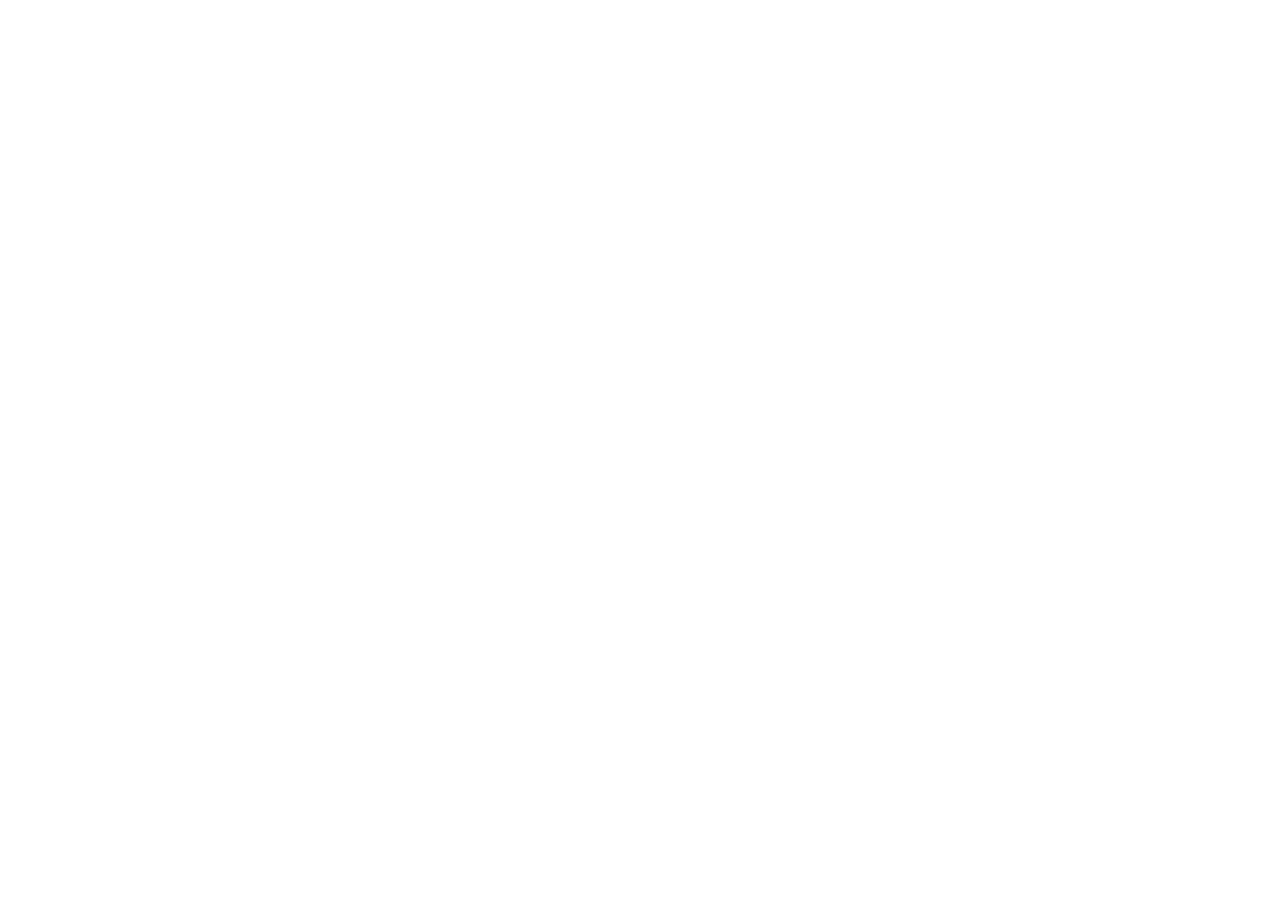
==== index.html @ 4e15aefc "Add files via upload" ====
<!doctype html><html lang="ko"><head><meta charset="UTF-8"/><meta name="viewport" content="width=device-width, initial-scale=1.0"/><meta name="theme-color" content="#fcfcfc"/><meta name="description" content="내가 생각하는 잘의 기준, 나무에 남기는 작은 소원."/><link rel="icon" href="./favicon.svg"/><title>바람표</title>  <script type="module" crossorigin src="./assets/index-D_O_D-YO.js"></script>
  <link rel="stylesheet" crossorigin href="./assets/index-DndD4eH8.css">
</head><body><div id="root"></div></body></html>
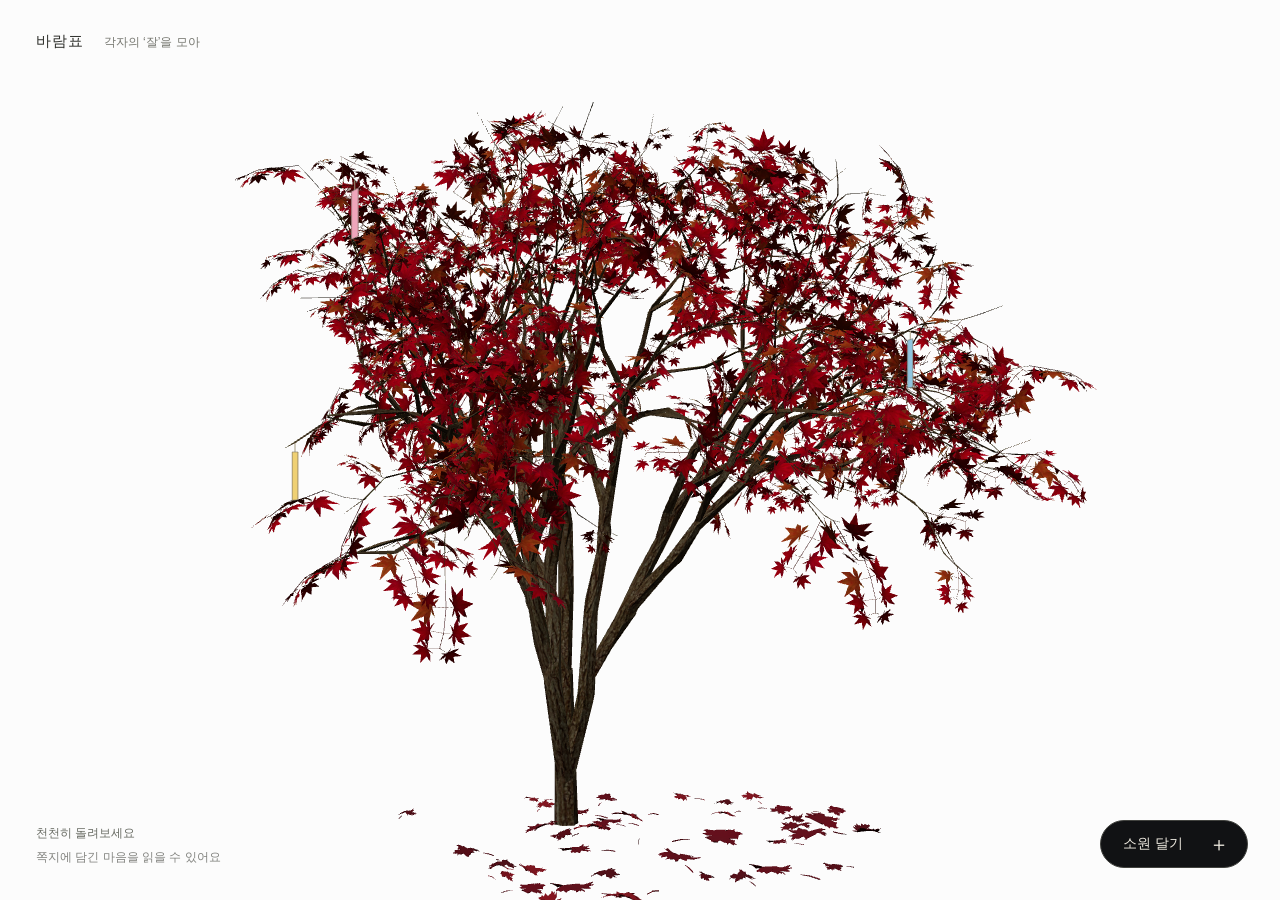
==== commit df294409: "Add files via upload" ====
--- a/index.html
+++ b/index.html
@@ -1,3 +1,2 @@
-<!doctype html><html lang="ko"><head><meta charset="UTF-8"/><meta name="viewport" content="width=device-width, initial-scale=1.0"/><meta name="theme-color" content="#fcfcfc"/><meta name="description" content="내가 생각하는 잘의 기준, 나무에 남기는 작은 소원."/><link rel="icon" href="./favicon.svg"/><title>바람표</title>  <script type="module" crossorigin src="./assets/index-D_O_D-YO.js"></script>
-  <link rel="stylesheet" crossorigin href="./assets/index-DndD4eH8.css">
-</head><body><div id="root"></div></body></html>
+<!doctype html>
+<html lang="ko"><head><meta charset="UTF-8"><meta name="viewport" content="width=device-width, initial-scale=1"><title>바람표</title><meta http-equiv="refresh" content="0; url=./barampyo-github-pages/"><script>location.replace('./barampyo-github-pages/'+location.search+location.hash);</script></head><body><a href="./barampyo-github-pages/">바람표 열기</a></body></html>
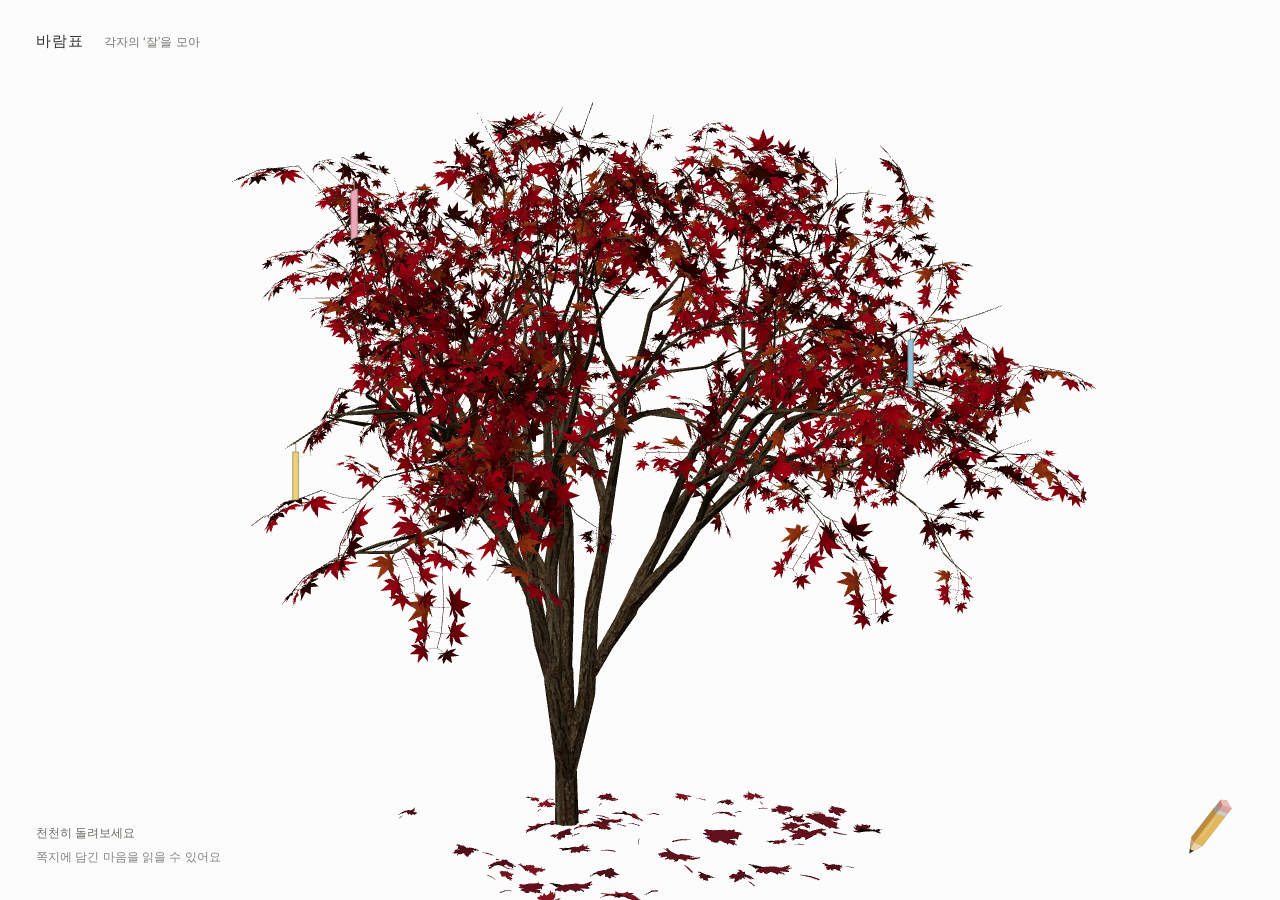
==== commit a5049fe6: "Add files via upload" ====
--- a/index.html
+++ b/index.html
@@ -1,2 +1,3 @@
-<!doctype html>
-<html lang="ko"><head><meta charset="UTF-8"><meta name="viewport" content="width=device-width, initial-scale=1"><title>바람표</title><meta http-equiv="refresh" content="0; url=./barampyo-github-pages/"><script>location.replace('./barampyo-github-pages/'+location.search+location.hash);</script></head><body><a href="./barampyo-github-pages/">바람표 열기</a></body></html>
+<!doctype html><html lang="ko"><head><meta charset="UTF-8"/><meta name="viewport" content="width=device-width, initial-scale=1.0"/><meta name="theme-color" content="#fcfcfc"/><meta name="description" content="내가 생각하는 잘의 기준, 나무에 남기는 작은 소원."/><link rel="icon" href="./favicon.svg"/><title>바람표</title>  <script type="module" crossorigin src="./assets/index-dgO6ascy.js"></script>
+  <link rel="stylesheet" crossorigin href="./assets/index-Cgq5r_Z-.css">
+</head><body><div id="root"></div></body></html>
--- a/assets/index-Cgq5r_Z-.css
+++ b/assets/index-Cgq5r_Z-.css
@@ -0,0 +1 @@
+:root{font-family:Apple SD Gothic Neo,Noto Sans KR,sans-serif;color:#30312d;background:#fcfcfc;font-synthesis:none;font-weight:400;font-size:16px}*{box-sizing:border-box}html,body,#root{height:100%;width:100%;margin:0;overflow:hidden}body{overscroll-behavior:none}button,input,textarea,select{font:inherit}button{cursor:pointer}button:disabled{cursor:default}button:focus-visible,input:focus-visible,textarea:focus-visible,select:focus-visible,.scene:focus-visible{outline:1px solid #868d76;outline-offset:5px}main{height:100vh;height:100dvh;overflow:hidden;position:relative}.scene{position:absolute;top:0;right:0;bottom:0;left:0;touch-action:none;cursor:grab}.scene canvas{display:block;width:100%;height:100%;touch-action:none}.masthead{position:absolute;top:32px;left:36px;display:flex;gap:20px;align-items:baseline;pointer-events:none;font-size:15px;letter-spacing:.06em}.edition{font-size:12px;color:#75766f;letter-spacing:0}.bottom-caption{position:absolute;left:36px;bottom:34px;display:flex;flex-direction:column;gap:7px;font-size:12px;color:#686b63;pointer-events:none}.bottom-caption span+span{color:#82837f}.add-wish{position:absolute;right:32px;bottom:32px;background:#111214;border:1px solid #42433f;color:#eeeae0;padding:13px 18px 13px 22px;border-radius:28px;font-size:14px;display:flex;gap:26px;align-items:center}.add-wish:hover{background:#17191b}.add-wish span{font-size:20px;font-weight:300;line-height:1}.loading{position:absolute;inset:45% 24px auto;text-align:center;font-size:13px;color:#73766d;line-height:1.8;pointer-events:none}.sr-only{position:absolute;width:1px;height:1px;padding:0;margin:-1px;overflow:hidden;clip:rect(0,0,0,0);white-space:nowrap;border:0}.sr-only:focus-within{clip:auto;width:300px;height:auto;max-height:80vh;overflow:auto;left:24px;top:80px;background:#fcfcfc;z-index:2}.sr-only button{background:#fcfcfc;color:#30312d;border:0;padding:8px}dialog{border:0;padding:0;margin:auto;background:transparent;overflow:visible;max-width:calc(100vw - 32px);max-height:none;color:#30312d}dialog::backdrop{background:#6465601f;backdrop-filter:blur(9px) contrast(.85);-webkit-backdrop-filter:blur(9px) contrast(.85)}dialog[open]{animation:appear .28s ease both}.paper-shell{width:min(400px,calc(100vw - 32px));height:78vh;height:78dvh;min-height:480px;max-height:780px;perspective:1000px;position:relative}.paper{height:100%;background:var(--paper);box-shadow:0 3px 18px #00000010;position:relative;overflow:hidden}.close{position:absolute;right:15px;top:13px;z-index:3;width:28px;height:28px;background:none;border:0;font-size:23px;font-weight:300;color:#79796f}.paper form,.read-view{height:100%;display:flex;flex-direction:column}.paper-content{padding:37px 36px 0;overflow:auto;min-height:0;flex:1;display:flex;flex-direction:column;scrollbar-width:thin}.eyebrow{font-size:12px;letter-spacing:.035em;margin:0 0 30px;color:#73756b}h1{font-family:Iowan Old Style,AppleMyungjo,Nanum Myeongjo,serif;font-weight:400;font-size:27px;line-height:1.55;letter-spacing:-.035em;margin:0 0 20px}textarea{background:none;border:0;border-bottom:1px solid #77776c35;color:#353830;width:100%;resize:none;font-size:16px;line-height:1.8;min-height:97px;padding:0 0 13px;border-radius:0}textarea::placeholder{color:#96968b;font-size:14px}h2{font-size:13px;font-weight:400;margin:0 0 12px}h2 span{float:right;font-size:12px;color:#8f9185}.goals{margin-top:27px}.goal{display:flex;align-items:baseline;gap:10px;margin:0;min-height:33px;font-size:14px;line-height:1.7}.square{width:11px;height:11px;border:1px solid #959889;flex-shrink:0}.goal input{width:100%;background:none;border:0;padding:4px 0;color:#383c32;font-size:14px;min-width:0}.goal input::placeholder{color:#96968b}.paper-tail{margin-top:auto;padding-top:25px}.palette{margin:0 0 19px;padding:0;display:flex;gap:12px;border:0}.palette label{position:relative;cursor:pointer;display:block;width:19px;height:19px}.palette input{position:absolute;top:0;right:0;bottom:0;left:0;opacity:0;margin:0}.palette span{display:block;width:17px;height:17px;border-radius:50%;border:1px solid #5b62582a}.palette input:checked+span{outline:1px solid #7d8373;outline-offset:3px}.palette input:focus-visible+span{outline:2px solid #353c30;outline-offset:4px}.metadata{display:flex;align-items:center;gap:9px;color:#777a6e;font-size:12px;margin-bottom:19px}.metadata select,.metadata input{background:none;border:0;color:inherit;border-radius:0;padding:3px 0;font-size:12px}.metadata select{max-width:190px}.metadata input{width:36px}.paper-footer{flex-shrink:0;padding:0 36px 23px}.submit{width:100%;border:0;border-top:1px solid #77776c40;background:none;color:#343b2d;font-size:14px;padding:18px 0 8px}.submit:disabled{color:#a4a69a}.paper-footer>p{font-size:11px;text-align:center;color:#8e9085;margin:5px 0 0}.paper-footer .error{color:#9a4c45;font-size:12px;padding-bottom:8px}.read-question{font-size:13px;color:#777a6e;margin:19px 0 18px}.wish-text{font-size:28px;line-height:1.7;word-break:keep-all;overflow-wrap:anywhere;white-space:pre-wrap}.read-goals{margin-top:24px}.read-goals .goal{margin-bottom:10px;overflow-wrap:anywhere}.read-bottom{margin-top:auto;padding:35px 0 15px;display:flex;justify-content:space-between;font-size:11px;color:#919286}.paper-mark{display:block;text-align:center;font-size:20px;color:#8f9184;padding-top:12px}.fold-panel{display:none;position:absolute;left:0;width:100%;height:33.333%;background:var(--paper);z-index:5;backface-visibility:visible;border-bottom:1px solid #8b8d7926}.fold-top{top:0;transform-origin:bottom}.fold-bottom{bottom:0;transform-origin:top}.folding .paper-shell{animation:fly 1.35s cubic-bezier(.4,0,.25,1) forwards;pointer-events:none}.folding .fold-panel{display:block}.folding .fold-top{animation:topfold .7s ease-in-out forwards}.folding .fold-bottom{animation:bottomfold .8s ease-in-out forwards}.folding .paper{animation:paperfold .85s ease-in-out forwards}.folding .paper>*{animation:inkfade .35s forwards}.folding::backdrop{animation:clearback 1.35s forwards}@keyframes appear{0%{opacity:0;transform:translateY(8px) scale(.98)}to{opacity:1;transform:none}}@keyframes inkfade{to{opacity:0}}@keyframes topfold{to{transform:rotateX(-180deg)}}@keyframes bottomfold{0%,20%{transform:rotateX(0)}to{transform:rotateX(180deg)}}@keyframes paperfold{0%,30%{clip-path:inset(0)}to{clip-path:inset(33.33% 0)}}@keyframes fly{0%,55%{transform:translate(0) scale(1)}70%{transform:translate(0) scale(.5)}to{transform:translate(var(--flight-x),var(--flight-y)) scale(.05);opacity:0}}@keyframes clearback{0%,55%{-webkit-backdrop-filter:blur(9px) contrast(.85);backdrop-filter:blur(9px) contrast(.85)}to{-webkit-backdrop-filter:blur(0) contrast(1);backdrop-filter:blur(0) contrast(1);background:transparent}}@media(max-height:740px){.paper-shell{height:88dvh;min-height:0}.paper-content{padding-top:27px}.eyebrow{margin-bottom:18px}h1{font-size:24px;margin-bottom:13px}.goals{margin-top:18px}.paper-tail{padding-top:18px}.palette{margin-bottom:13px}.paper-footer{padding-bottom:17px}}@media(max-width:600px){.masthead{top:24px;left:24px}.edition{display:none}.bottom-caption{left:24px;bottom:29px;font-size:11px}.bottom-caption span+span{max-width:140px;line-height:1.6}.add-wish{right:24px;bottom:28px;gap:18px}.paper-shell{height:84dvh;min-height:0}.paper-content,.paper-footer{padding-left:28px;padding-right:28px}.wish-text{font-size:26px}}@media(prefers-reduced-motion:reduce){dialog[open]{animation:none}.folding .paper-shell{animation-duration:1.35s}.folding .fold-top,.folding .fold-bottom{animation:none;display:none}}.login-dialog{width:min(340px,calc(100vw - 64px));max-height:calc(100dvh - 48px);overflow:auto;scrollbar-width:thin}.login-dialog::backdrop{background:#fcfcfc7a;backdrop-filter:blur(14px);-webkit-backdrop-filter:blur(14px)}.login-form{padding:20px 4px;color:#30312d}.login-kicker{font-size:12px;color:#777a71;letter-spacing:.06em;margin:0 0 14px;text-align:center}.login-form h1{font-size:38px;letter-spacing:.02em;text-align:center;margin:0 0 15px}.login-description{text-align:center;font-size:14px;color:#72766c;margin:0 0 42px}.login-fields{display:flex;flex-direction:column}.login-fields label{font-size:12px;color:#60655c;margin-bottom:7px}.login-fields input{width:100%;min-height:43px;border:0;border-bottom:1px solid #959c8c65;border-radius:0;background:transparent;padding:8px 0 11px;margin:0 0 24px;color:#30372b;font-size:15px;outline-offset:4px}.login-fields input::placeholder{color:#96998f;font-size:14px}.login-submit{width:100%;margin-top:8px;border:0;border-radius:2px;background:#242722;color:#fcfcfc;padding:14px;font-size:14px;transition:background .2s}.login-submit:hover{background:#3a4035}.login-demo{font-size:12px;color:#7b8075;text-align:center;margin:17px 0 0}@media(max-height:540px){.login-form{padding:8px 4px}.login-description{margin-bottom:20px}.login-fields input{margin-bottom:14px}.login-form h1{font-size:30px}}.folding .paper-shell{animation:attach-flight 2.1s cubic-bezier(.42,0,.24,1) forwards}.folding .fold-top{animation:topfold .85s ease-in-out forwards}.folding .fold-bottom{animation:bottomfold 1s ease-in-out forwards}.folding .paper{animation:receipt-fold 1.25s ease-in-out forwards}.folding .fold-panel{animation-fill-mode:forwards;clip-path:inset(0 0)}.folding::backdrop{animation:attachment-backdrop 2.1s forwards}@keyframes receipt-fold{0%,15%{clip-path:inset(0)}65%{clip-path:inset(33.33% 0)}to{clip-path:inset(33.33% 35%)}}@keyframes attach-flight{0%,45%{transform:translate(0) scale(1);opacity:1}60%{transform:translateY(-20px) scale(.55);opacity:1}99.5%{transform:translate(var(--flight-x),var(--flight-y)) scale(var(--landing-scale));opacity:1}to{transform:translate(var(--flight-x),var(--flight-y)) scale(var(--landing-scale));opacity:0}}@keyframes attachment-backdrop{0%,35%{-webkit-backdrop-filter:blur(9px) contrast(.85);backdrop-filter:blur(9px) contrast(.85);background:#6465601f}70%,to{-webkit-backdrop-filter:blur(0) contrast(1);backdrop-filter:blur(0) contrast(1);background:transparent}}.folding .fold-panel{width:30%;left:35%;transition:width .3s,left .3s}@media(prefers-reduced-motion:reduce){.folding .paper-shell{animation-duration:2.1s}}.google-login{min-height:48px;width:100%;max-width:300px;margin:0 auto}.google-login p{font-size:12px;color:#72766c;text-align:center;line-height:1.7}.google-login>button{display:block;margin:12px auto;border:0;border-bottom:1px solid #72766c;background:none;padding:5px;color:#30312d}.add-wish{position:fixed;right:32px;bottom:32px;width:80px;height:80px;padding:0;border:0;border-radius:0;background:transparent;display:grid;place-items:center;gap:0;touch-action:manipulation}.add-wish:hover{background:transparent}.pencil-icon{width:80px;height:80px;transition:transform .22s ease;transform-origin:50% 65%}.add-wish:hover .pencil-icon{transform:translateY(-3px) rotate(-5deg)}.add-wish:active .pencil-icon{transform:translateY(0) rotate(-2deg)}.add-wish:focus-visible{outline:1px solid #77776d;outline-offset:3px;border-radius:6px}@media(max-width:600px){.add-wish{right:24px;bottom:28px;width:68px;height:68px}.pencil-icon{width:68px;height:68px}}@media(prefers-reduced-motion:reduce){.pencil-icon{transition:none}.add-wish:hover .pencil-icon,.add-wish:active .pencil-icon{transform:none}}
